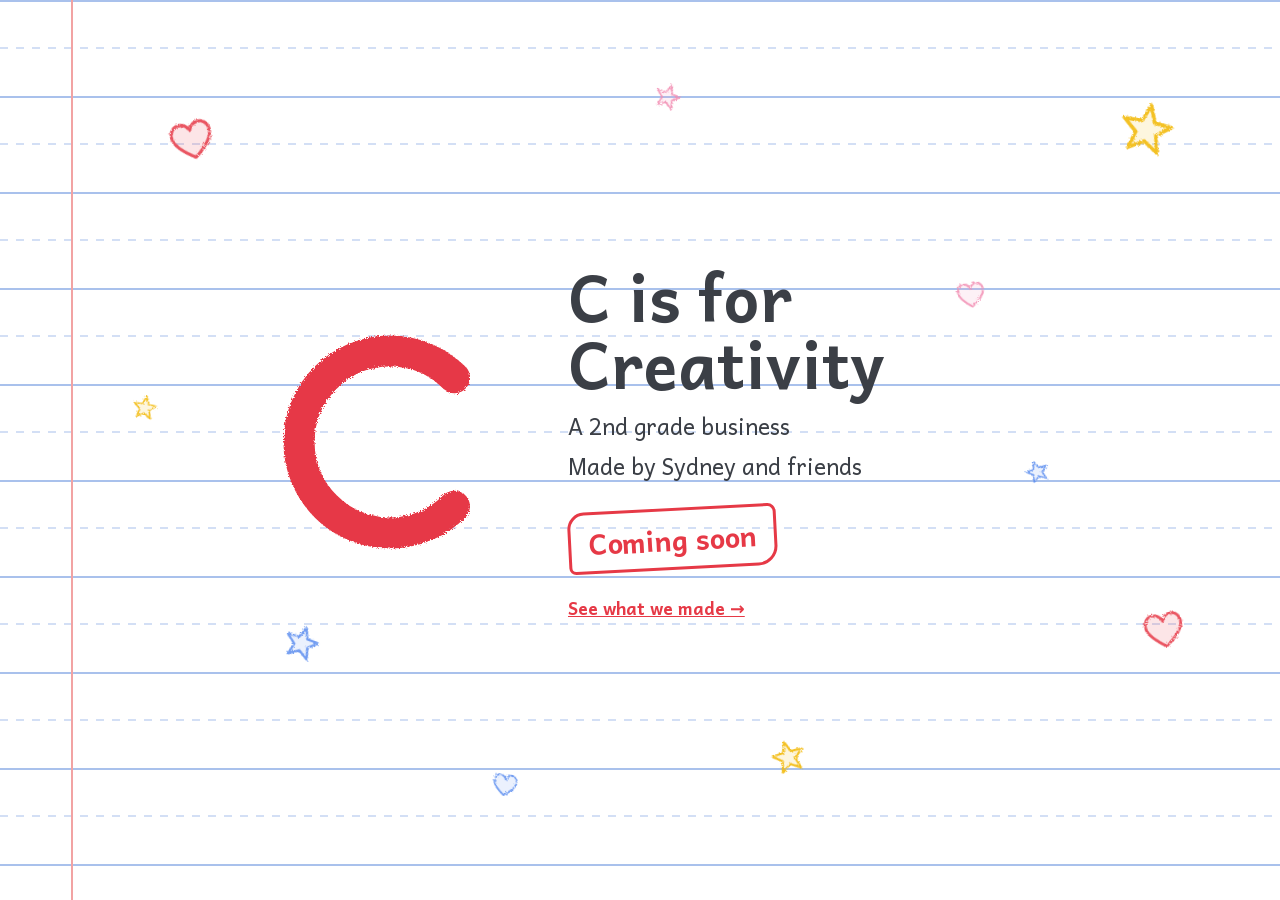
==== index.html @ 149fef3c "Rocket: cougar-faced pilot, flies right to left so the banner reads naturally Co-Authored-By: Claude" ====
<!DOCTYPE html>
<html lang="en">
<head>
<meta charset="utf-8">
<meta name="viewport" content="width=device-width, initial-scale=1">
<title>C is for Creativity</title>
<meta name="description" content="C is for Creativity, a 2nd grade business by Sydney and friends.">
<meta property="og:title" content="C is for Creativity">
<meta property="og:description" content="A 2nd grade business by Sydney and friends.">
<meta property="og:image" content="https://cisforcreativity.com/images/flower.png">
<link rel="icon" href="data:image/svg+xml,<svg xmlns='http://www.w3.org/2000/svg' viewBox='0 0 100 100'><text y='.9em' font-size='90'>🖍️</text></svg>">
<link rel="preload" href="fonts/andika-400-latin.woff2" as="font" type="font/woff2" crossorigin>
<link rel="preload" href="fonts/andika-700-latin.woff2" as="font" type="font/woff2" crossorigin>
<!-- Bump ?v= whenever styles.css changes so browsers fetch the new file. -->
<link rel="stylesheet" href="styles.css?v=2">
<style>
  /* Kept in the page itself so these rules always match this markup. */
  /* Hand-drawn hearts and stars behind the hero */
  .hero { position: relative; }
  .hero-inner { position: relative; z-index: 1; }
  .doodles { position: absolute; inset: 0; pointer-events: none; overflow: hidden; }
  .doodle {
    position: absolute;
    left: min(var(--x), calc(100% - var(--s) - 12px));
    top: var(--y);
    width: var(--s);
    height: var(--s);
    overflow: visible;
    fill: currentColor;
    fill-opacity: 0.15;
    stroke: currentColor;
    stroke-width: 6;
    stroke-linejoin: round;
    filter: url(#crayon);
    opacity: 0;
    transform: rotate(var(--r)) scale(0.4);
    animation: pop 0.5s var(--d) cubic-bezier(.3, 1.6, .5, 1) forwards;
  }
  /* Easter eggs: hearts recolor the big C, stars switch to space. */
  .doodles { z-index: 2; }
  .doodle.heart, .doodle.star { pointer-events: auto; cursor: pointer; -webkit-tap-highlight-color: transparent; }
  .doodle.red { color: var(--crayon, #E63946); }
  .doodle.pink { color: #F28DB2; }
  .doodle.gold { color: #F2B705; }
  .doodle.blue { color: #5B8DEF; }
  @keyframes pop { to { opacity: 0.85; transform: rotate(var(--r)) scale(1); } }
  /* Space mode (tap a star): starry sky, the solar system, and the C becomes Earth. */
  .space-layer {
    position: fixed;
    inset: 0;
    z-index: 0;
    pointer-events: none;
    overflow: hidden;
    opacity: 0;
    visibility: hidden;
    transition: opacity 1.2s ease, visibility 0s linear 1.2s;
    background:
      radial-gradient(ellipse 60% 45% at 18% 25%, rgba(132, 70, 210, 0.32), transparent 70%),
      radial-gradient(ellipse 50% 40% at 85% 15%, rgba(40, 120, 230, 0.26), transparent 70%),
      radial-gradient(ellipse 70% 50% at 60% 95%, rgba(220, 70, 140, 0.18), transparent 70%),
      linear-gradient(180deg, #050816 0%, #0b1030 55%, #120a2a 100%);
  }
  html.space .space-layer { opacity: 1; visibility: visible; transition: opacity 1.2s ease; }
  html:not(.space) .space-layer *, html:not(.space) .earth * { animation-play-state: paused !important; }
  .starfield { position: absolute; inset: 0; width: 100%; height: 100%; }
  .starfield circle { fill: #fff; }
  .starfield .tw { animation: twinkle var(--tw, 3s) ease-in-out infinite alternate; }
  @keyframes twinkle { from { opacity: 1; } to { opacity: 0.2; } }
  .shooting {
    position: absolute;
    top: 14%;
    left: -12%;
    width: 160px;
    height: 2px;
    border-radius: 2px;
    background: linear-gradient(90deg, rgba(255, 255, 255, 0), #fff);
    opacity: 0;
    animation: shoot 11s 1.5s linear infinite;
  }
  @keyframes shoot {
    0% { transform: translate(0, 0) rotate(16deg); opacity: 0; }
    1% { opacity: 1; }
    8% { transform: translate(80vw, 23vw) rotate(16deg); opacity: 0; }
    100% { transform: translate(80vw, 23vw) rotate(16deg); opacity: 0; }
  }

  /* The solar system. Orbits are circles squashed into ellipses; each planet
     spins backwards and un-squashes itself so it stays round. */
  .solar { position: absolute; left: 74%; top: 74%; width: 0; height: 0; }
  .orbits { position: absolute; left: 0; top: 0; transform: scaleY(0.38); }
  .orbit {
    position: absolute;
    left: calc(var(--a) * -1);
    top: calc(var(--a) * -1);
    width: calc(var(--a) * 2);
    height: calc(var(--a) * 2);
    border: 1.5px solid rgba(190, 205, 255, 0.18);
    border-radius: 50%;
    animation: orbit var(--t) linear infinite;
    animation-delay: var(--p);
  }
  .planet {
    position: absolute;
    left: 100%;
    top: 50%;
    width: var(--w);
    height: var(--w);
    margin: calc(var(--w) / -2) 0 0 calc(var(--w) / -2);
    border-radius: 50%;
    background: var(--bg);
    box-shadow: inset -3px -2px 6px rgba(0, 0, 0, 0.55), 0 0 8px rgba(255, 255, 255, 0.15);
    transform: scaleY(2.6316);
    animation: counter var(--t) linear infinite;
    animation-delay: var(--p);
  }
  @keyframes orbit { to { transform: rotate(360deg); } }
  @keyframes counter {
    from { transform: rotate(0deg) scaleY(2.6316); }
    to { transform: rotate(-360deg) scaleY(2.6316); }
  }
  .mercury { --a: 95px; --t: 6s; --p: -2s; --w: 7px; --bg: radial-gradient(circle at 35% 35%, #e4ded8, #8a8580); }
  .venus { --a: 130px; --t: 10s; --p: -7s; --w: 11px; --bg: radial-gradient(circle at 35% 35%, #fff4d0, #d9b26f); }
  .earthlet { --a: 168px; --t: 14s; --p: -3s; --w: 11px; --bg: radial-gradient(circle at 35% 35%, #9fe0a0 0 18%, #4f9ef0 22%, #1d4f9c); }
  .mars { --a: 205px; --t: 20s; --p: -13s; --w: 9px; --bg: radial-gradient(circle at 35% 35%, #ffb896, #c1440e); }
  .jupiter { --a: 270px; --t: 34s; --p: -9s; --w: 30px;
    --bg: radial-gradient(circle at 35% 35%, rgba(255, 255, 255, 0.35), transparent 55%),
          linear-gradient(#e8cfa6 0 18%, #c48a5a 18% 28%, #efdcb8 28% 44%, #b97848 44% 54%, #e9d3ae 54% 70%, #c99366 70% 80%, #e8cfa6 80%); }
  .saturn { --a: 340px; --t: 48s; --p: -30s; --w: 24px; --bg: radial-gradient(circle at 35% 35%, #fff3cf, #d8b878 70%, #b8955a); }
  .saturn .planet::before {
    content: "";
    position: absolute;
    left: -62%;
    top: 36%;
    width: 224%;
    height: 28%;
    border-radius: 50%;
    border: 3px solid rgba(236, 214, 165, 0.8);
    box-shadow: 0 0 0 2px rgba(200, 170, 120, 0.35);
    transform: rotate(-16deg);
  }
  .uranus { --a: 405px; --t: 66s; --p: -50s; --w: 16px; --bg: radial-gradient(circle at 35% 35%, #e0fcff, #7fd6e0); }
  .neptune { --a: 465px; --t: 84s; --p: -20s; --w: 16px; --bg: radial-gradient(circle at 35% 35%, #a8c8ff, #2f55c9); }
  .sun {
    position: absolute;
    left: -38px;
    top: -38px;
    width: 76px;
    height: 76px;
    border-radius: 50%;
    background: radial-gradient(circle at 45% 45%, #fffbe0, #ffd84d 45%, #ff9a1f 80%, #ff7a00);
    box-shadow: 0 0 40px 12px rgba(255, 190, 60, 0.65), 0 0 130px 55px rgba(255, 130, 20, 0.28);
    animation: sunglow 4s ease-in-out infinite alternate;
  }
  @keyframes sunglow { to { box-shadow: 0 0 52px 18px rgba(255, 200, 70, 0.75), 0 0 160px 70px rgba(255, 130, 20, 0.32); } }

  /* The big C turns into Earth. */
  .letter { overflow: visible; }
  .letter .guide, .letter .stroke { transition: opacity 0.6s ease; }
  html.space .letter .guide, html.space .letter .stroke { opacity: 0; }
  .earth {
    opacity: 0;
    transform: scale(0.3) rotate(-30deg);
    transform-origin: 100px 100px;
    transition: opacity 0.7s ease, transform 1s cubic-bezier(.3, 1.4, .5, 1);
  }
  html.space .earth { opacity: 1; transform: none; transition-delay: 0.3s; }
  .earth .land { animation: drift 26s linear infinite; }
  .earth .clouds { animation: drift 17s linear infinite; }
  /* West to east, like the real Earth: land drifts left to right. */
  @keyframes drift { from { transform: translateX(-280px); } to { transform: translateX(0); } }

  /* Light text on the dark sky. */
  body { transition: color 0.8s ease; }
  html.space body { color: #EEF1FF; }
  html.space .hero-inner { text-shadow: 0 2px 14px rgba(0, 0, 0, 0.7); }
  html.space .stamp { color: #FF9EB1; border-color: #FF9EB1; }
  html.space .hero a { color: #FFD166; }
  html.space .doodle { fill-opacity: 0.4; }

  @media (max-width: 640px) {
    .solar { left: 50%; top: 86%; transform: scale(0.5); }
  }
  @media (prefers-reduced-motion: reduce) {
    .space-layer *, .earth, .earth * { animation: none !important; transition: none !important; }
    .space-layer { transition: none; }
  }
  /* Space rocket: a cougar pilot towing a banner, flies across once per trip to space. */
  .flight {
    position: fixed;
    left: 0;
    top: 7vh;
    z-index: 3;
    pointer-events: none;
    display: flex;
    align-items: center;
    opacity: 0;
    will-change: transform;
  }
  .flight-bob { display: flex; align-items: center; animation: bob 2.6s ease-in-out infinite; }
  @keyframes bob {
    0%, 100% { transform: translateY(0) rotate(-1.5deg); }
    50% { transform: translateY(-8px) rotate(1.5deg); }
  }
  .banner {
    position: relative;
    padding: 0.35em 1.4em 0.35em 0.9em;
    font-size: clamp(1.05rem, 2.6vw, 1.6rem);
    font-weight: 700;
    white-space: nowrap;
    color: #B3202E;
    background: linear-gradient(180deg, #FFF8E7, #F6E7C4);
    clip-path: polygon(0 0, 100% 0, calc(100% - 0.7em) 50%, 100% 100%, 0 100%);
    box-shadow: inset 0 -3px 0 rgba(0, 0, 0, 0.08);
    transform-origin: left center;
    animation: wave 1.4s ease-in-out infinite;
    text-shadow: none;
  }
  @keyframes wave {
    0%, 100% { transform: skewY(-1.5deg) scaleY(1); }
    50% { transform: skewY(1.5deg) scaleY(0.96); }
  }
  .tow { width: clamp(36px, 5vw, 56px); height: clamp(64px, 9vw, 92px); flex: 0 0 auto; transform: scaleX(-1); }
  /* Drawn pointing right; mirrored so it flies right to left and the banner reads left to right. */
  .rocket { width: clamp(150px, 19vw, 230px); height: auto; flex: 0 0 auto; overflow: visible; transform: scaleX(-1); }
  .rocket .flame { transform-box: fill-box; transform-origin: right center; animation: flicker 0.14s ease-in-out infinite alternate; }
  @keyframes flicker { from { transform: scaleX(0.8) scaleY(0.92); } to { transform: scaleX(1.12) scaleY(1.04); } }
  @media (max-width: 640px) {
    /* Small enough that the whole message fits on a phone screen at once. */
    .banner { font-size: 0.95rem; }
    .tow { width: 24px; height: 56px; }
    .rocket { width: 110px; }
  }
  @media (prefers-reduced-motion: reduce) {
    .flight-bob, .banner, .rocket .flame { animation: none; }
  }
  @media (max-width: 640px) {
    .doodle.wide { display: none; }
    .doodle.m-low { top: 90%; }
  }
  @media (prefers-reduced-motion: reduce) {
    .doodle { animation: none; opacity: 0.85; transform: rotate(var(--r)); }
  }
</style>
</head>
<body>
<div class="space-layer" aria-hidden="true">
  <svg class="starfield"></svg>
  <div class="shooting"></div>
  <div class="solar">
    <div class="orbits">
      <div class="orbit mercury"><div class="planet"></div></div>
      <div class="orbit venus"><div class="planet"></div></div>
      <div class="orbit earthlet"><div class="planet"></div></div>
      <div class="orbit mars"><div class="planet"></div></div>
      <div class="orbit jupiter"><div class="planet"></div></div>
      <div class="orbit saturn"><div class="planet"></div></div>
      <div class="orbit uranus"><div class="planet"></div></div>
      <div class="orbit neptune"><div class="planet"></div></div>
    </div>
    <div class="sun"></div>
  </div>
</div>
<div class="flight" aria-hidden="true">
  <div class="flight-bob">
    <svg class="rocket" viewBox="0 0 200 100">
      <defs>
        <linearGradient id="hull" x1="0" y1="0" x2="0" y2="1">
          <stop offset="0" stop-color="#ffffff"/>
          <stop offset="0.55" stop-color="#e9edf5"/>
          <stop offset="1" stop-color="#b9c2d4"/>
        </linearGradient>
        <radialGradient id="glass" cx="40%" cy="35%" r="70%">
          <stop offset="0" stop-color="#e6f6ff"/>
          <stop offset="1" stop-color="#8fc9f0"/>
        </radialGradient>
        <clipPath id="window"><circle cx="112" cy="50" r="23"/></clipPath>
      </defs>
      <g class="flame">
        <path d="M44 36 Q4 50 44 64 Q26 50 44 36 Z" fill="#ff8a1f"/>
        <path d="M44 42 Q20 50 44 58 Q34 50 44 42 Z" fill="#ffe066"/>
      </g>
      <path d="M45 30 L28 6 Q26 2 31 3 L74 30 Z" fill="#E63946"/>
      <path d="M45 70 L28 94 Q26 98 31 97 L74 70 Z" fill="#E63946"/>
      <path d="M40 30 L140 30 Q182 30 198 50 Q182 70 140 70 L40 70 Q33 50 40 30 Z" fill="url(#hull)"/>
      <path d="M150 30 Q182 30 198 50 Q182 70 150 70 Q160 50 150 30 Z" fill="#E63946"/>
      <rect x="40" y="46" width="38" height="8" rx="4" fill="#5B8DEF" opacity="0.85"/>
      <circle cx="112" cy="50" r="23" fill="url(#glass)"/>
      <g clip-path="url(#window)">
        <g class="pilot" transform="translate(112 55) scale(0.88) translate(-112 -54)">
          <path d="M96 45 Q93.5 31 99 27.5 Q105.5 29.5 108.5 39 Z" fill="#e3c696"/>
          <path d="M128 45 Q130.5 31 125 27.5 Q118.5 29.5 115.5 39 Z" fill="#e3c696"/>
          <path d="M98.2 41.5 Q97 33.5 100.2 31 Q104.2 32.8 106.3 39.2 Z" fill="#1d1d1d"/>
          <path d="M125.8 41.5 Q127 33.5 123.8 31 Q119.8 32.8 117.7 39.2 Z" fill="#1d1d1d"/>
          <path d="M112 38.5 C123.5 38.5 130.5 45 130.5 53 L134 57.5 L129 58.8 L130.8 62.8 Q124 70.5 112 70.5 Q100 70.5 93.2 62.8 L95 58.8 L90 57.5 L93.5 53 C93.5 45 100.5 38.5 112 38.5 Z" fill="#e3c696"/>
          <ellipse cx="108.6" cy="61" rx="4.6" ry="3.6" fill="#fffaf2"/>
          <ellipse cx="115.4" cy="61" rx="4.6" ry="3.6" fill="#fffaf2"/>
          <ellipse cx="112" cy="65.4" rx="3.4" ry="2" fill="#fffaf2"/>
          <path d="M108.6 53.6 Q107.8 56.6 104.4 59.2 M115.4 53.6 Q116.2 56.6 119.6 59.2" fill="none" stroke="#8a5f35" stroke-width="1" stroke-linecap="round" opacity="0.8"/>
          <clipPath id="eyeL"><path d="M99.4 51.4 Q102.6 44.6 110 47.8 Q108.6 55.4 99.4 51.4 Z"/></clipPath>
          <clipPath id="eyeR"><path d="M124.6 51.4 Q121.4 44.6 114 47.8 Q115.4 55.4 124.6 51.4 Z"/></clipPath>
          <path d="M99.4 51.4 Q102.6 44.6 110 47.8 Q108.6 55.4 99.4 51.4 Z" fill="#ffffff"/>
          <path d="M124.6 51.4 Q121.4 44.6 114 47.8 Q115.4 55.4 124.6 51.4 Z" fill="#ffffff"/>
          <g clip-path="url(#eyeL)">
            <circle cx="105.2" cy="50.2" r="3.4" fill="#3d8fe0"/>
            <circle cx="105.2" cy="50.7" r="2.2" fill="#7cc3ff"/>
            <ellipse cx="105.3" cy="50.2" rx="0.9" ry="2.2" fill="#111"/>
            <circle cx="106.3" cy="48.9" r="0.75" fill="#fff"/>
          </g>
          <g clip-path="url(#eyeR)">
            <circle cx="118.8" cy="50.2" r="3.4" fill="#3d8fe0"/>
            <circle cx="118.8" cy="50.7" r="2.2" fill="#7cc3ff"/>
            <ellipse cx="118.9" cy="50.2" rx="0.9" ry="2.2" fill="#111"/>
            <circle cx="119.9" cy="48.9" r="0.75" fill="#fff"/>
          </g>
          <path d="M99.4 51.4 Q102.6 44.6 110 47.8 M124.6 51.4 Q121.4 44.6 114 47.8" fill="none" stroke="#1d1d1d" stroke-width="1" stroke-linecap="round"/>
          <path d="M100.6 44.2 Q104.4 41.8 108 43.4 M116 43.4 Q119.6 41.8 123.4 44.2" fill="none" stroke="#3a2a1e" stroke-width="0.7" stroke-linecap="round"/>
          <path d="M109.3 55.6 Q112 54.6 114.7 55.6 Q113.8 57.8 112 58.4 Q110.2 57.8 109.3 55.6 Z" fill="#1d1d1d"/>
          <ellipse cx="111.2" cy="55.7" rx="0.9" ry="0.45" fill="#ffffff" opacity="0.5"/>
          <ellipse cx="112" cy="62.2" rx="1.5" ry="1" fill="#d0283a"/>
          <path d="M112 58.4 L112 60.2 M112 60.2 Q110.6 62.2 108.6 61.3 M112 60.2 Q113.4 62.2 115.4 61.3" fill="none" stroke="#1d1d1d" stroke-width="0.7" stroke-linecap="round"/>
          <circle cx="107.3" cy="60.3" r="0.4" fill="#1d1d1d"/>
          <circle cx="106.6" cy="62" r="0.4" fill="#1d1d1d"/>
          <circle cx="116.7" cy="60.3" r="0.4" fill="#1d1d1d"/>
          <circle cx="117.4" cy="62" r="0.4" fill="#1d1d1d"/>
          <path d="M104.5 60.5 L92.5 58 M104.5 62 L92.5 63.6 M119.5 60.5 L131.5 58 M119.5 62 L131.5 63.6" stroke="#1d1d1d" stroke-width="0.25" opacity="0.55" stroke-linecap="round"/>
          <path d="M95.5 39 Q102 42.8 109.5 38.6 L109.5 42 Q102 46 95.5 42.4 Z" fill="#23348a"/>
          <path d="M90.5 37 L103.5 31.5 L115 36 L102 41.5 Z" fill="#1f2f73"/>
          <circle cx="102.8" cy="36.4" r="0.9" fill="#e8b923"/>
          <path d="M102.8 36.4 Q96 37 93 42" fill="none" stroke="#e8b923" stroke-width="0.9" stroke-linecap="round"/>
          <rect x="92.2" y="41.4" width="1.7" height="3.4" rx="0.6" fill="#e8b923"/>
        </g>
      </g>
      <circle cx="112" cy="50" r="23" fill="none" stroke="#9aa7bd" stroke-width="4"/>
      <ellipse cx="102" cy="38" rx="5" ry="2.6" fill="#ffffff" opacity="0.4"/>
    </svg>
    <svg class="tow" viewBox="0 0 50 90" preserveAspectRatio="none">
      <path d="M0 22 Q28 40 50 52 M0 68 Q28 58 50 52" fill="none" stroke="#c9d3ea" stroke-width="2" stroke-linecap="round"/>
    </svg>
    <div class="banner">Hello 2nd Grade Cougars</div>
  </div>
</div>
<header class="hero">
  <div class="doodles" aria-hidden="true">
    <svg width="0" height="0" style="position:absolute"><defs>
      <symbol id="heart" viewBox="0 0 100 100"><path d="M50 84 C22 64 8 46 14 30 C20 13 42 12 50 31 C58 12 80 13 86 30 C92 46 78 64 50 84 Z"/></symbol>
      <symbol id="star" viewBox="0 0 100 100"><path d="M50.0 12.0 L60.6 39.4 L89.9 41.0 L67.1 59.6 L74.7 88.0 L50.0 72.0 L25.3 88.0 L32.9 59.6 L10.1 41.0 L39.4 39.4 Z"/></symbol>
    </defs></svg>
    <svg class="doodle red heart" style="--x:6%;--y:10%;--s:52px;--r:-14deg;--d:2.2s"><use href="#heart"/></svg>
    <svg class="doodle gold star" style="--x:88%;--y:8%;--s:60px;--r:12deg;--d:2.4s"><use href="#star"/></svg>
    <svg class="doodle pink wide heart" style="--x:74%;--y:30%;--s:34px;--r:-8deg;--d:2.6s"><use href="#heart"/></svg>
    <svg class="doodle blue m-low star" style="--x:16%;--y:72%;--s:40px;--r:18deg;--d:2.8s"><use href="#star"/></svg>
    <svg class="doodle red heart" style="--x:90%;--y:70%;--s:48px;--r:-10deg;--d:3.0s"><use href="#heart"/></svg>
    <svg class="doodle pink wide star" style="--x:48%;--y:6%;--s:30px;--r:20deg;--d:3.2s"><use href="#star"/></svg>
    <svg class="doodle gold wide star" style="--x:58%;--y:86%;--s:38px;--r:-16deg;--d:3.4s"><use href="#star"/></svg>
    <svg class="doodle blue wide heart" style="--x:34%;--y:90%;--s:30px;--r:8deg;--d:3.6s"><use href="#heart"/></svg>
    <svg class="doodle gold wide star" style="--x:3%;--y:44%;--s:28px;--r:10deg;--d:3.8s"><use href="#star"/></svg>
    <svg class="doodle blue wide star" style="--x:80%;--y:52%;--s:26px;--r:-20deg;--d:4.0s"><use href="#star"/></svg>
  </div>
  <div class="hero-inner">
    <svg class="letter" viewBox="0 0 200 200" role="img" aria-label="A crayon letter C">
      <defs>
        <filter id="crayon">
          <feTurbulence type="fractalNoise" baseFrequency="0.9" numOctaves="2" result="noise"/>
          <feDisplacementMap in="SourceGraphic" in2="noise" scale="4"/>
        </filter>
        <radialGradient id="ocean" cx="45%" cy="40%" r="65%">
          <stop offset="0" stop-color="#5fb4ff"/>
          <stop offset="0.6" stop-color="#2166c9"/>
          <stop offset="1" stop-color="#0d2f6e"/>
        </radialGradient>
        <radialGradient id="earthShade" cx="38%" cy="35%" r="75%">
          <stop offset="0.45" stop-color="#000814" stop-opacity="0"/>
          <stop offset="1" stop-color="#000814" stop-opacity="0.7"/>
        </radialGradient>
        <clipPath id="earthClip"><circle cx="100" cy="100" r="70"/></clipPath>
        <filter id="glow" x="-30%" y="-30%" width="160%" height="160%"><feGaussianBlur stdDeviation="4"/></filter>
      </defs>
      <g class="earth">
        <circle cx="100" cy="100" r="76" fill="none" stroke="#7fc4ff" stroke-width="8" opacity="0.55" filter="url(#glow)"/>
        <g clip-path="url(#earthClip)">
          <circle cx="100" cy="100" r="70" fill="url(#ocean)"/>
          <g class="land" fill="#46a35a">
            <g id="continents">
              <path d="M40.9 47.1 C42.2 46.2 45.3 45.0 48.7 44.8 C52.0 44.5 57.5 45.4 61.1 45.6 C64.7 45.7 67.2 45.3 70.4 45.6 C73.7 45.8 76.3 47.4 80.6 47.1 C84.8 46.9 91.8 44.1 96.1 44.0 C100.4 43.9 104.3 45.2 106.2 46.3 C108.2 47.5 109.3 49.7 107.8 51.0 C106.2 52.3 98.4 53.3 96.9 54.1 C95.3 54.9 96.9 55.1 98.4 55.7 C100.0 56.2 104.5 56.4 106.2 57.2 C107.9 58.0 107.0 60.9 108.6 60.3 C110.1 59.8 113.6 55.3 115.6 54.1 C117.5 52.9 118.4 52.4 120.2 53.3 C122.0 54.2 126.7 57.6 126.4 59.6 C126.2 61.5 120.5 63.7 118.7 65.0 C116.9 66.3 116.9 66.4 115.6 67.3 C114.3 68.2 111.7 69.5 110.9 70.4 C110.1 71.4 111.5 71.9 110.9 72.8 C110.2 73.7 107.5 74.7 107.0 75.9 C106.5 77.1 107.9 79.3 107.8 79.8 C107.6 80.3 106.7 79.5 106.2 79.0 C105.7 78.5 105.7 76.9 104.7 76.7 C103.6 76.4 101.7 77.1 100.0 77.4 C98.3 77.8 95.5 78.1 94.6 79.0 C93.6 79.9 94.2 81.7 94.6 82.9 C94.9 84.1 96.0 85.9 96.9 86.0 C97.8 86.1 99.1 84.1 100.0 83.7 C100.9 83.3 102.1 83.0 102.3 83.7 C102.6 84.3 101.2 86.8 101.6 87.6 C101.9 88.3 104.0 87.6 104.7 88.3 C105.3 89.1 104.8 91.4 105.4 92.2 C106.1 93.0 107.9 92.7 108.6 93.0 C109.2 93.3 109.5 93.5 109.3 93.8 C109.2 94.0 108.7 94.8 107.8 94.6 C106.9 94.3 105.3 93.1 103.9 92.2 C102.5 91.3 100.8 89.9 99.2 89.1 C97.7 88.3 96.4 88.3 94.6 87.6 C92.7 86.8 89.5 85.4 88.3 84.4 C87.2 83.5 88.5 83.3 87.6 82.1 C86.6 80.9 84.3 78.6 82.9 77.4 C81.5 76.3 80.2 76.0 79.0 75.1 C77.8 74.2 76.8 73.0 75.9 72.0 C75.0 71.0 73.9 70.2 73.6 68.9 C73.2 67.6 73.9 65.5 73.6 64.2 C73.2 62.9 72.4 62.4 71.2 61.1 C70.1 59.8 68.2 57.7 66.6 56.4 C64.9 55.1 63.3 54.0 61.1 53.3 C58.9 52.7 54.9 52.3 53.3 52.6 C51.8 52.8 52.8 54.4 51.8 54.9 C50.7 55.4 48.5 55.3 47.1 55.7 C45.7 56.1 43.2 57.5 43.2 57.2 C43.2 57.0 47.2 54.8 47.1 54.1 C47.0 53.5 43.5 54.0 42.4 53.3 C41.4 52.7 41.1 51.3 40.9 50.2 C40.6 49.2 39.6 48.0 40.9 47.1 Z"/>
              <path d="M113.2 39.3 C113.2 38.6 118.4 36.9 123.3 36.2 C128.3 35.6 137.6 35.3 142.8 35.4 C148.0 35.6 152.2 36.0 154.4 37.0 C156.6 38.0 156.3 40.2 156.0 41.7 C155.7 43.1 154.7 44.6 152.9 45.6 C151.1 46.5 147.7 45.8 145.1 47.1 C142.5 48.4 139.7 52.8 137.3 53.3 C135.0 53.9 132.8 51.5 131.1 50.2 C129.4 48.9 128.5 47.1 127.2 45.6 C125.9 44.0 125.7 41.9 123.3 40.9 C121.0 39.9 113.2 40.1 113.2 39.3 Z"/>
              <path d="M107.8 93.0 C108.0 92.5 110.6 91.8 111.7 91.4 C112.7 91.1 112.4 90.5 114.0 90.7 C115.6 90.8 119.4 91.7 121.0 92.2 C122.6 92.7 121.9 93.0 123.3 93.8 C124.8 94.6 128.3 95.9 129.6 96.9 C130.9 97.9 130.1 99.2 131.1 100.0 C132.1 100.8 133.8 100.9 135.8 101.6 C137.7 102.2 141.6 103.0 142.8 103.9 C143.9 104.8 143.3 105.7 142.8 107.0 C142.3 108.3 140.4 110.0 139.7 111.7 C138.9 113.4 139.3 115.7 138.1 117.1 C136.9 118.5 134.2 118.8 132.7 120.2 C131.1 121.6 130.1 124.1 128.8 125.7 C127.5 127.2 126.1 128.6 124.9 129.6 C123.7 130.5 122.7 130.2 121.8 131.1 C120.9 132.0 120.2 133.7 119.4 135.0 C118.7 136.3 117.6 137.6 117.1 138.9 C116.6 140.2 116.9 142.4 116.3 142.8 C115.8 143.2 114.8 142.1 114.0 141.2 C113.2 140.3 111.9 139.0 111.7 137.3 C111.4 135.6 111.9 133.4 112.4 131.1 C113.0 128.8 114.3 126.2 114.8 123.3 C115.3 120.5 116.2 116.1 115.6 114.0 C114.9 111.9 112.3 112.4 110.9 110.9 C109.5 109.3 107.5 106.4 107.0 104.7 C106.5 103.0 107.4 101.9 107.8 100.8 C108.2 99.6 108.9 98.7 109.3 97.7 C109.7 96.6 110.4 95.3 110.1 94.6 C109.9 93.8 107.5 93.5 107.8 93.0 Z"/>
              <path d="M198.0 72.0 C197.9 72.5 197.5 73.3 197.2 74.3 C197.0 75.4 195.9 76.7 196.4 78.2 C197.0 79.8 199.2 81.7 200.3 83.7 C201.5 85.6 202.7 88.9 203.4 89.9 C204.2 90.9 203.8 90.3 205.0 89.9 C206.2 89.5 209.0 88.2 210.4 87.6 C211.9 86.9 212.6 86.8 213.6 86.0 C214.5 85.2 215.9 83.9 215.9 82.9 C215.9 81.9 214.6 80.2 213.6 79.8 C212.5 79.4 210.7 80.9 209.7 80.6 C208.6 80.2 207.5 78.1 207.3 77.4 C207.2 76.8 207.9 76.4 208.9 76.7 C209.9 76.9 212.0 78.4 213.6 79.0 C215.1 79.6 216.9 80.3 218.2 80.6 C219.5 80.8 220.3 80.2 221.3 80.6 C222.4 80.9 223.5 82.0 224.4 82.9 C225.4 83.8 225.9 84.2 226.8 86.0 C227.7 87.8 229.0 93.4 229.9 93.8 C230.8 94.2 230.9 90.0 232.2 88.3 C233.5 86.6 236.1 84.6 237.7 83.7 C239.2 82.8 240.6 82.4 241.6 82.9 C242.5 83.4 242.3 86.0 243.1 86.8 C243.9 87.6 245.7 86.4 246.2 87.6 C246.7 88.7 245.8 92.1 246.2 93.8 C246.6 95.5 247.9 96.8 248.6 97.7 C249.2 98.6 249.7 99.1 250.1 99.2 C250.5 99.4 250.9 99.1 250.9 98.4 C250.9 97.8 250.6 96.8 250.1 95.3 C249.6 93.9 247.8 90.5 247.8 89.9 C247.8 89.2 249.5 90.9 250.1 91.4 C250.8 92.0 250.9 93.1 251.7 93.0 C252.4 92.9 254.6 91.7 254.8 90.7 C254.9 89.6 252.6 87.9 252.4 86.8 C252.3 85.6 252.8 84.3 254.0 83.7 C255.2 83.0 257.9 83.4 259.4 82.9 C261.0 82.4 262.4 81.7 263.3 80.6 C264.2 79.4 265.1 77.6 264.9 75.9 C264.6 74.2 261.9 71.6 261.8 70.4 C261.6 69.3 263.1 68.5 264.1 68.9 C265.1 69.3 267.2 72.5 268.0 72.8 C268.8 73.0 268.4 71.2 268.8 70.4 C269.2 69.7 269.3 68.8 270.3 68.1 C271.4 67.5 273.4 67.5 275.0 66.6 C276.6 65.6 279.0 64.1 279.7 62.7 C280.3 61.2 277.7 59.4 278.9 58.0 C280.1 56.6 284.6 54.6 286.7 54.1 C288.7 53.6 290.6 53.9 291.3 54.9 C292.1 55.9 290.4 60.1 291.3 60.3 C292.2 60.6 295.0 57.6 296.8 56.4 C298.6 55.3 300.3 54.1 302.2 53.3 C304.2 52.6 307.1 52.6 308.4 51.8 C309.7 51.0 311.0 49.6 310.0 48.7 C309.0 47.8 304.8 46.9 302.2 46.3 C299.6 45.8 297.0 45.8 294.4 45.6 C291.9 45.3 289.3 45.0 286.7 44.8 C284.1 44.5 281.5 44.1 278.9 44.0 C276.3 43.9 274.7 44.3 271.1 44.0 C267.5 43.7 260.4 43.2 257.1 42.4 C253.9 41.7 254.5 39.6 251.7 39.3 C248.8 39.1 243.2 40.2 240.0 40.9 C236.8 41.5 235.1 42.8 232.2 43.2 C229.4 43.6 225.5 42.8 222.9 43.2 C220.3 43.6 218.4 45.0 216.7 45.6 C215.0 46.1 214.9 46.1 212.8 46.3 C210.7 46.6 206.2 46.9 204.2 47.1 C202.3 47.4 203.2 48.3 201.1 47.9 C199.0 47.5 194.6 45.2 191.8 44.8 C188.9 44.4 186.1 44.9 184.0 45.6 C181.9 46.2 181.0 47.6 179.3 48.7 C177.6 49.7 174.8 50.7 173.9 51.8 C173.0 52.8 173.2 54.2 173.9 54.9 C174.5 55.5 177.4 55.1 177.8 55.7 C178.2 56.2 177.3 57.2 176.2 58.0 C175.2 58.8 173.1 59.6 171.6 60.3 C170.0 61.1 167.4 61.6 166.9 62.7 C166.4 63.7 169.1 65.9 168.4 66.6 C167.8 67.2 163.9 65.9 163.0 66.6 C162.1 67.2 162.5 69.5 163.0 70.4 C163.5 71.4 164.9 72.1 166.1 72.0 C167.3 71.9 169.0 70.6 170.0 69.7 C171.0 68.8 171.3 67.2 172.3 66.6 C173.4 65.9 175.3 65.9 176.2 65.8 C177.1 65.6 177.1 65.4 177.8 65.8 C178.4 66.2 179.3 67.3 180.1 68.1 C180.9 68.9 181.8 70.3 182.4 70.4 C183.1 70.6 184.4 69.8 184.0 68.9 C183.6 68.0 180.0 65.3 180.1 65.0 C180.2 64.7 183.9 66.7 184.8 67.3 C185.7 68.0 185.2 68.2 185.6 68.9 C185.9 69.5 186.6 71.0 187.1 71.2 C187.6 71.5 188.1 70.8 188.7 70.4 C189.2 70.1 189.4 69.3 190.2 68.9 C191.0 68.5 192.0 67.7 193.3 68.1 C194.6 68.5 197.2 70.6 198.0 71.2 C198.8 71.9 198.1 71.5 198.0 72.0 Z"/>
              <path d="M156.8 83.7 C157.3 82.0 159.0 79.4 159.9 78.2 C160.8 77.1 161.3 77.7 162.2 76.7 C163.1 75.6 162.7 72.9 165.3 72.0 C167.9 71.1 175.6 70.8 177.8 71.2 C180.0 71.6 177.3 73.6 178.6 74.3 C179.9 75.1 183.1 75.6 185.6 75.9 C188.0 76.1 191.8 75.9 193.3 75.9 C194.9 75.9 194.4 75.5 194.9 75.9 C195.4 76.3 195.7 76.5 196.4 78.2 C197.2 79.9 198.4 83.9 199.6 86.0 C200.7 88.1 201.8 89.9 203.4 90.7 C205.1 91.4 208.6 90.4 209.7 90.7 C210.7 90.9 210.4 90.9 209.7 92.2 C208.9 93.5 206.4 96.8 205.0 98.4 C203.6 100.1 201.8 100.8 201.1 102.3 C200.5 103.9 201.8 105.8 201.1 107.8 C200.5 109.7 197.9 112.2 197.2 114.0 C196.6 115.8 197.6 117.4 197.2 118.7 C196.8 120.0 195.9 120.5 194.9 121.8 C193.9 123.1 192.6 125.5 191.0 126.4 C189.4 127.4 186.7 127.7 185.6 127.2 C184.4 126.7 184.6 124.4 184.0 123.3 C183.4 122.3 182.4 122.7 181.7 121.0 C180.9 119.3 179.5 115.3 179.3 113.2 C179.2 111.1 180.9 110.1 180.9 108.6 C180.9 107.0 180.0 105.2 179.3 103.9 C178.7 102.6 177.3 101.9 177.0 100.8 C176.7 99.6 178.3 97.8 177.8 96.9 C177.3 96.0 175.7 95.5 173.9 95.3 C172.1 95.2 168.6 95.9 166.9 96.1 C165.2 96.4 164.8 97.1 163.8 96.9 C162.7 96.6 161.6 95.5 160.7 94.6 C159.8 93.6 159.0 92.5 158.3 91.4 C157.7 90.4 157.0 89.6 156.8 88.3 C156.5 87.0 156.3 85.4 156.8 83.7 Z"/>
              <path d="M204.2 119.4 C203.7 119.1 203.4 118.1 203.4 117.1 C203.4 116.1 203.4 114.5 204.2 113.2 C205.0 111.9 207.3 109.5 208.1 109.3 C208.9 109.2 209.1 110.8 208.9 112.4 C208.6 114.1 207.3 118.3 206.6 119.4 C205.8 120.6 204.7 119.8 204.2 119.4 Z"/>
              <path d="M258.7 117.1 C257.6 118.1 258.5 118.7 258.7 120.2 C258.8 121.8 258.9 125.3 259.4 126.4 C260.0 127.6 260.7 127.2 261.8 127.2 C262.8 127.2 264.2 126.8 265.7 126.4 C267.1 126.1 268.9 125.0 270.3 124.9 C271.8 124.8 273.1 125.3 274.2 125.7 C275.4 126.1 276.6 126.6 277.3 127.2 C278.1 127.9 277.9 129.0 278.9 129.6 C279.9 130.1 282.3 130.5 283.6 130.3 C284.9 130.2 285.8 129.9 286.7 128.8 C287.6 127.6 288.6 124.9 289.0 123.3 C289.4 121.8 289.4 120.5 289.0 119.4 C288.6 118.4 287.6 117.9 286.7 117.1 C285.8 116.3 284.2 115.7 283.6 114.8 C282.9 113.9 283.3 112.7 282.8 111.7 C282.3 110.6 281.0 108.3 280.4 108.6 C279.9 108.8 280.4 113.1 279.7 113.2 C278.9 113.4 276.9 110.1 275.8 109.3 C274.6 108.6 273.6 108.2 272.7 108.6 C271.8 108.9 271.1 111.3 270.3 111.7 C269.6 112.1 268.9 110.5 268.0 110.9 C267.1 111.3 266.4 113.0 264.9 114.0 C263.3 115.0 259.7 116.1 258.7 117.1 Z"/>
              <path d="M254.8 99.2 C254.5 100.0 255.4 101.7 256.3 102.3 C257.2 103.0 259.3 103.6 260.2 103.1 C261.1 102.6 261.6 100.6 261.8 99.2 C261.9 97.8 261.6 94.8 261.0 94.6 C260.4 94.3 258.9 96.9 257.9 97.7 C256.9 98.4 255.0 98.4 254.8 99.2 Z"/>
              <path d="M243.9 96.1 C244.0 95.9 245.1 96.6 246.2 97.7 C247.4 98.7 249.9 101.2 250.9 102.3 C251.9 103.5 252.7 104.5 252.4 104.7 C252.2 104.8 250.5 104.0 249.3 103.1 C248.2 102.2 246.4 100.4 245.4 99.2 C244.5 98.1 243.8 96.4 243.9 96.1 Z"/>
              <path d="M271.9 100.8 C272.8 100.6 277.6 101.7 279.7 102.3 C281.7 103.0 283.2 103.8 284.3 104.7 C285.5 105.6 287.2 107.4 286.7 107.8 C286.1 108.2 282.8 107.3 281.2 107.0 C279.7 106.7 278.5 106.9 277.3 106.2 C276.2 105.6 275.1 104.0 274.2 103.1 C273.3 102.2 271.0 100.9 271.9 100.8 Z"/>
              <path d="M271.1 75.9 C271.2 76.0 272.1 74.2 273.4 73.6 C274.7 72.9 277.9 72.8 278.9 72.0 C279.9 71.2 279.4 70.1 279.7 68.9 C279.9 67.7 280.6 65.3 280.4 65.0 C280.3 64.7 279.5 66.3 278.9 67.3 C278.2 68.4 277.6 70.3 276.6 71.2 C275.5 72.1 273.6 72.0 272.7 72.8 C271.8 73.6 271.0 75.8 271.1 75.9 Z"/>
              <path d="M166.1 61.1 C166.9 61.2 170.1 60.7 170.8 60.3 C171.4 59.9 170.4 59.4 170.0 58.8 C169.6 58.1 169.1 57.1 168.4 56.4 C167.8 55.8 166.6 54.9 166.1 54.9 C165.6 54.9 165.1 55.9 165.3 56.4 C165.6 57.0 167.5 57.5 167.7 58.0 C167.8 58.5 166.4 59.0 166.1 59.6 C165.9 60.1 165.3 61.0 166.1 61.1 Z"/>
              <path d="M151.3 49.4 C152.4 49.6 157.7 49.6 159.1 49.4 C160.5 49.2 160.9 48.5 159.9 48.3 C158.9 48.1 154.3 48.1 152.9 48.3 C151.5 48.5 150.3 49.2 151.3 49.4 Z"/>
              <path d="M303.8 131.9 C304.7 130.7 304.6 129.2 305.3 128.8 C306.1 128.4 308.6 128.6 308.4 129.6 C308.3 130.5 306.0 133.2 304.6 134.2 C303.1 135.3 300.0 136.2 299.9 135.8 C299.8 135.4 302.9 133.1 303.8 131.9 Z"/>
              <path fill="#b9a46a" opacity="0.55" d="M159.1 82.9 C159.6 81.6 161.3 79.3 163.8 78.2 C166.2 77.2 170.3 76.8 173.9 76.7 C177.5 76.5 182.3 77.2 185.6 77.4 C188.8 77.7 191.0 77.6 193.3 78.2 C195.7 78.9 197.5 81.1 199.6 81.3 C201.6 81.6 203.7 79.5 205.8 79.8 C207.9 80.0 211.5 81.7 212.0 82.9 C212.5 84.1 210.4 86.1 208.9 86.8 C207.3 87.4 204.7 86.9 202.7 86.8 C200.6 86.6 198.6 86.1 196.4 86.0 C194.2 85.9 192.3 85.7 189.4 86.0 C186.6 86.3 182.6 87.3 179.3 87.6 C176.1 87.8 173.1 87.8 170.0 87.6 C166.9 87.3 162.5 86.8 160.7 86.0 C158.9 85.2 158.6 84.2 159.1 82.9 Z"/>
              <path fill="#b9a46a" opacity="0.55" d="M263.3 117.1 C264.4 115.9 268.8 115.6 271.1 115.6 C273.4 115.6 276.0 116.1 277.3 117.1 C278.6 118.1 279.7 120.7 278.9 121.8 C278.1 122.8 275.0 123.2 272.7 123.3 C270.3 123.5 266.4 123.6 264.9 122.6 C263.3 121.5 262.3 118.3 263.3 117.1 Z"/>
            </g>
            <use href="#continents" x="280"/>
          </g>
          <g class="clouds" fill="#ffffff" opacity="0.75">
            <g id="cloudset">
              <path d="M40 70 q12 -10 26 -2 q10 -8 20 2 q-8 8 -22 6 q-14 4 -24 -6 Z"/>
              <path d="M120 112 q14 -9 28 0 q12 -6 22 4 q-10 8 -26 5 q-14 3 -24 -9 Z"/>
              <path d="M205 62 q10 -8 22 -1 q10 -6 18 3 q-8 7 -20 5 q-12 2 -20 -7 Z"/>
              <path d="M250 150 q12 -7 24 0 q8 -4 14 3 q-8 6 -20 4 q-10 1 -18 -7 Z"/>
            </g>
            <use href="#cloudset" x="280"/>
          </g>
          <ellipse cx="100" cy="30" rx="40" ry="6" fill="#f4fbff"/>
          <ellipse cx="100" cy="170" rx="44" ry="9" fill="#f4fbff"/>
          <circle cx="100" cy="100" r="70" fill="url(#earthShade)"/>
          <ellipse cx="76" cy="70" rx="18" ry="12" fill="#ffffff" opacity="0.18"/>
        </g>
      </g>
      <path class="guide" d="M149.5 50.5 A70 70 0 1 0 149.5 149.5"/>
      <path class="stroke" pathLength="100" d="M149.5 50.5 A70 70 0 1 0 149.5 149.5"/>
    </svg>
    <div>
      <h1>C is for Creativity</h1>
      <p class="school">A 2nd grade business</p>
      <p class="team">Made by Sydney and friends</p>
      <p class="stamp">Coming soon</p>
      <br>
      <a class="scroll-hint" href="gallery.html">See what we made &rarr;</a>
    </div>
  </div>
</header>

<script>
  // Easter eggs: tap a heart to re-draw the big C in a new color,
  // tap a star to fly into space (tap a star again to come back).
  // A cougar pilot's rocket flies past once on each trip to space.
  (function () {
    var colors = ['#F28DB2', '#F2B705', '#5B8DEF', '#2BA84A', '#8E5BD9', '#F5821F', '#1FAFA8', '#E63946'];
    var next = 0;
    var stroke = document.querySelector('.letter .stroke');
    var reduceMotion = window.matchMedia('(prefers-reduced-motion: reduce)');

    function bounce(el) {
      if (reduceMotion.matches || !el.animate) return;
      var r = getComputedStyle(el).getPropertyValue('--r').trim() || '0deg';
      el.animate([
        { transform: 'rotate(' + r + ') scale(1)' },
        { transform: 'rotate(' + r + ') scale(1.35)' },
        { transform: 'rotate(' + r + ') scale(1)' }
      ], { duration: 350, easing: 'ease-out' });
    }

    document.querySelectorAll('.doodle.heart').forEach(function (heart) {
      heart.addEventListener('click', function () {
        stroke.style.stroke = colors[next];
        next = (next + 1) % colors.length;
        if (!reduceMotion.matches) {
          stroke.style.animation = 'none';
          void stroke.getBoundingClientRect();
          stroke.style.animation = 'trace 1.6s ease-in-out forwards';
        }
        bounce(heart);
      });
    });

    var starsMade = false;
    function makeStarfield() {
      var svg = document.querySelector('.starfield');
      var ns = 'http://www.w3.org/2000/svg';
      for (var i = 0; i < 220; i++) {
        var c = document.createElementNS(ns, 'circle');
        c.setAttribute('cx', (Math.random() * 100).toFixed(2) + '%');
        c.setAttribute('cy', (Math.random() * 100).toFixed(2) + '%');
        var big = Math.random() < 0.12;
        c.setAttribute('r', big ? (1.3 + Math.random()).toFixed(2) : (0.4 + Math.random() * 0.8).toFixed(2));
        c.setAttribute('opacity', (0.5 + Math.random() * 0.5).toFixed(2));
        if (Math.random() < 0.35) {
          c.setAttribute('class', 'tw');
          c.style.setProperty('--tw', (1.5 + Math.random() * 3).toFixed(2) + 's');
          c.style.animationDelay = (-Math.random() * 4).toFixed(2) + 's';
        }
        svg.appendChild(c);
      }
      starsMade = true;
    }

    // The rocket crosses the screen once, right to left, slowly, each trip to space.
    var flight = document.querySelector('.flight');
    var trip = null;
    function launch() {
      land();
      if (!flight.animate) return;
      var vw = window.innerWidth;
      var w = flight.offsetWidth;
      if (reduceMotion.matches) {
        var x = Math.max(8, (vw - w) / 2) + 'px';
        trip = flight.animate([
          { transform: 'translateX(' + x + ')', opacity: 0 },
          { transform: 'translateX(' + x + ')', opacity: 1, offset: 0.1 },
          { transform: 'translateX(' + x + ')', opacity: 1, offset: 0.9 },
          { transform: 'translateX(' + x + ')', opacity: 0 }
        ], { duration: 7000, delay: 1200 });
        return;
      }
      var speed = vw < 640 ? 75 : 105;
      trip = flight.animate([
        { transform: 'translateX(' + vw + 'px)', opacity: 1 },
        { transform: 'translateX(' + (-w) + 'px)', opacity: 1 }
      ], { duration: (vw + w) / speed * 1000, delay: 1400, easing: 'linear' });
    }
    function land() {
      if (trip) { trip.cancel(); trip = null; }
    }

    document.querySelectorAll('.doodle.star').forEach(function (star) {
      star.addEventListener('click', function () {
        if (!starsMade) makeStarfield();
        var inSpace = document.documentElement.classList.toggle('space');
        if (inSpace) launch(); else land();
        bounce(star);
      });
    });
  })();
</script>
</body>
</html>
---- styles.css ----
/* Andika, self-hosted (SIL Open Font License, see fonts/OFL.txt). */
@font-face {
  font-family: "Andika";
  font-style: normal;
  font-weight: 400;
  font-display: swap;
  src: url("fonts/andika-400-latin-ext.woff2") format("woff2");
  unicode-range: U+0100-02BA, U+02BD-02C5, U+02C7-02CC, U+02CE-02D7, U+02DD-02FF, U+0304, U+0308, U+0329, U+1D00-1DBF, U+1E00-1E9F, U+1EF2-1EFF, U+2020, U+20A0-20AB, U+20AD-20C4, U+2113, U+2C60-2C7F, U+A720-A7FF;
}
@font-face {
  font-family: "Andika";
  font-style: normal;
  font-weight: 400;
  font-display: swap;
  src: url("fonts/andika-400-latin.woff2") format("woff2");
  unicode-range: U+0000-00FF, U+0131, U+0152-0153, U+02BB-02BC, U+02C6, U+02DA, U+02DC, U+0304, U+0308, U+0329, U+2000-206F, U+20AC, U+2122, U+2191, U+2193, U+2212, U+2215, U+FEFF, U+FFFD;
}
@font-face {
  font-family: "Andika";
  font-style: normal;
  font-weight: 700;
  font-display: swap;
  src: url("fonts/andika-700-latin-ext.woff2") format("woff2");
  unicode-range: U+0100-02BA, U+02BD-02C5, U+02C7-02CC, U+02CE-02D7, U+02DD-02FF, U+0304, U+0308, U+0329, U+1D00-1DBF, U+1E00-1E9F, U+1EF2-1EFF, U+2020, U+20A0-20AB, U+20AD-20C4, U+2113, U+2C60-2C7F, U+A720-A7FF;
}
@font-face {
  font-family: "Andika";
  font-style: normal;
  font-weight: 700;
  font-display: swap;
  src: url("fonts/andika-700-latin.woff2") format("woff2");
  unicode-range: U+0000-00FF, U+0131, U+0152-0153, U+02BB-02BC, U+02C6, U+02DA, U+02DC, U+0304, U+0308, U+0329, U+2000-206F, U+20AC, U+2122, U+2191, U+2193, U+2212, U+2215, U+FEFF, U+FFFD;
}

:root {
  color-scheme: light;
  --paper: #FFFFFF;
  --rule: #A9C1EC;
  --margin: #F2A3A3;
  --pencil: #3B3F46;
  --crayon: #E63946;
  --guide: #9AA7BD;
  --tape: rgba(255, 221, 120, 0.75);
  --row: 96px;
  --margin-x: 72px;
}
* { box-sizing: border-box; }
html { min-height: 100%; }
body {
  margin: 0;
  min-height: 100vh;
  font-family: "Andika", "Comic Neue", "Trebuchet MS", system-ui, sans-serif;
  color: var(--pencil);
  background-color: var(--paper);
  background-image:
    linear-gradient(to right, transparent calc(var(--margin-x) - 1px), var(--margin) calc(var(--margin-x) - 1px), var(--margin) calc(var(--margin-x) + 1px), transparent calc(var(--margin-x) + 1px)),
    url("data:image/svg+xml,%3Csvg xmlns='http://www.w3.org/2000/svg' width='16' height='96'%3E%3Crect width='16' height='2' fill='%23A9C1EC'/%3E%3Crect y='47' width='8' height='2' fill='%23D3DFF5'/%3E%3C/svg%3E");
  background-size: auto, 16px var(--row);
  padding: 2rem 1.5rem 3rem calc(var(--margin-x) + 1.5rem);
}
a { color: var(--crayon); font-weight: 700; }
a:hover { text-decoration-thickness: 3px; }

/* Hero */
.hero {
  min-height: calc(100vh - 5rem);
  display: grid;
  place-items: center;
}
.hero-inner {
  display: flex;
  align-items: center;
  gap: clamp(1rem, 4vw, 3rem);
  max-width: 52rem;
}
.letter {
  flex: 0 0 auto;
  width: clamp(140px, 28vw, 260px);
  height: auto;
}
.guide {
  fill: none;
  stroke: var(--guide);
  stroke-width: 5;
  stroke-linecap: round;
  stroke-dasharray: 1 12;
}
.stroke {
  fill: none;
  stroke: var(--crayon);
  stroke-width: 24;
  stroke-linecap: round;
  stroke-dasharray: 100;
  stroke-dashoffset: 100;
  animation: trace 1.6s 0.4s ease-in-out forwards;
  filter: url(#crayon);
}
@keyframes trace { to { stroke-dashoffset: 0; } }
h1 {
  font-size: clamp(2.25rem, 6vw, 4rem);
  font-weight: 700;
  line-height: 1.05;
  margin: 0 0 0.75rem;
}
h2 {
  font-size: clamp(1.75rem, 4vw, 2.5rem);
  line-height: 1.1;
  margin: 0 0 1.5rem;
}
.school {
  font-size: clamp(1.1rem, 2.4vw, 1.4rem);
  margin: 0 0 0.25rem;
}
.team {
  font-size: clamp(1.1rem, 2.4vw, 1.4rem);
  margin: 0 0 1.5rem;
}
.stamp {
  display: inline-block;
  font-size: clamp(1.25rem, 3vw, 1.75rem);
  font-weight: 700;
  color: var(--crayon);
  margin: 0;
  padding: 0.2em 0.6em;
  border: 3px solid var(--crayon);
  border-radius: 0.6em 0.3em 0.7em 0.25em;
  transform: rotate(-3deg);
}
.scroll-hint {
  display: inline-block;
  margin-top: 1.5rem;
  font-size: 1.1rem;
}

/* Sections */
.section {
  max-width: 52rem;
  margin: 0 auto;
  padding: 3rem 0;
}

/* Sticker photo + caption + story */
.sticker {
  position: relative;
  flex: 0 0 auto;
  width: clamp(200px, 34vw, 300px);
  margin: 1rem 0;
  transform: rotate(-4deg);
}
.sticker img {
  display: block;
  width: 100%;
  height: auto;
  filter:
    drop-shadow(0 0 1px rgba(0, 0, 0, 0.25))
    drop-shadow(2px 6px 8px rgba(0, 0, 0, 0.18));
}
.sticker::before {
  content: "";
  position: absolute;
  top: -10px;
  left: 50%;
  width: 96px;
  height: 28px;
  background: var(--tape);
  transform: translateX(-50%) rotate(6deg);
  box-shadow: 0 1px 2px rgba(0, 0, 0, 0.08);
  z-index: 1;
}
.caption {
  font-size: clamp(1.3rem, 3vw, 1.75rem);
  font-weight: 700;
  margin: 0 0 1rem;
}
.caption .num { color: var(--crayon); }
.story {
  font-size: clamp(1.1rem, 2.4vw, 1.35rem);
  line-height: 1.5;
  margin: 0 0 1.5rem;
  padding: 1rem 1.25rem;
  background: rgba(255, 255, 255, 0.85);
  border: 2px dashed var(--guide);
  border-radius: 0.8em 0.4em 0.9em 0.5em;
}
.story .by {
  display: block;
  margin-top: 0.5rem;
  font-size: 0.9em;
}

/* Gallery */
.back { display: inline-block; margin-bottom: 1.5rem; font-size: 1.1rem; }
.gallery {
  list-style: none;
  margin: 0;
  padding: 0;
  display: grid;
  grid-template-columns: repeat(auto-fill, minmax(240px, 1fr));
  gap: 3rem 2rem;
}
.gallery .sticker { width: 100%; max-width: 260px; }
.gallery li:nth-child(even) .sticker { transform: rotate(3deg); }
.gallery .caption { font-size: 1.25rem; margin-top: 1rem; }
.gallery .story { font-size: 1.05rem; }

@media (max-width: 640px) {
  :root { --margin-x: 28px; }
  .hero-inner { flex-direction: column; align-items: flex-start; }
  .sticker { margin-left: 0.5rem; }
}
@media (prefers-reduced-motion: reduce) {
  .stroke { animation: none; stroke-dashoffset: 0; }
}
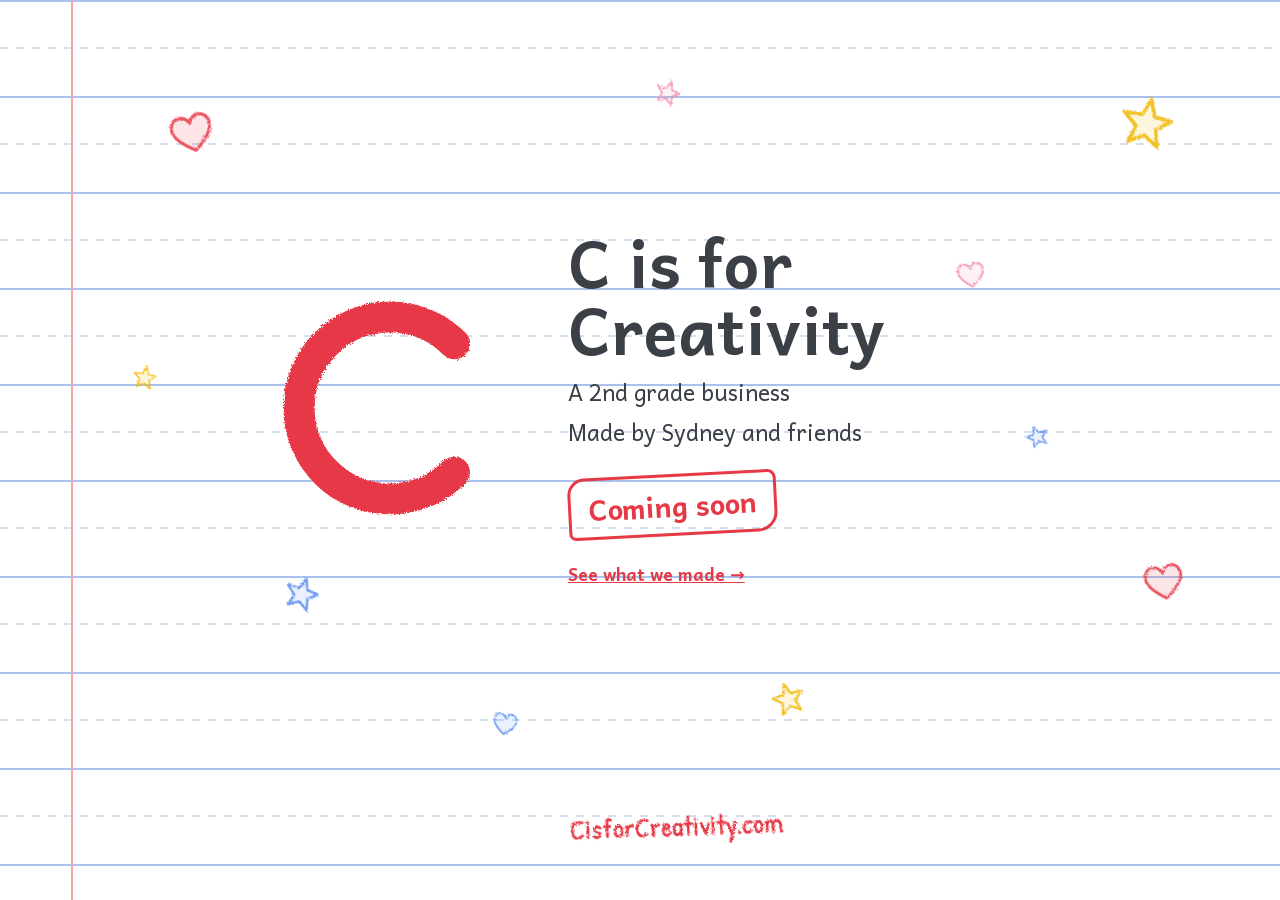
==== commit 1af1e601: "Crayon CisforCreativity.com footer and a custom link-preview card Footer on both pages in a self-hos" ====
--- a/index.html
+++ b/index.html
@@ -7,12 +7,19 @@
 <meta name="description" content="C is for Creativity, a 2nd grade business by Sydney and friends.">
 <meta property="og:title" content="C is for Creativity">
 <meta property="og:description" content="A 2nd grade business by Sydney and friends.">
-<meta property="og:image" content="https://cisforcreativity.com/images/flower.png">
+<meta property="og:url" content="https://cisforcreativity.com/">
+<meta property="og:type" content="website">
+<meta property="og:site_name" content="C is for Creativity">
+<meta property="og:image" content="https://cisforcreativity.com/images/share-card.png">
+<meta property="og:image:width" content="1200">
+<meta property="og:image:height" content="630">
+<meta property="og:image:alt" content="A red crayon letter C on notebook paper with the words C is for Creativity and CisforCreativity.com">
+<meta name="twitter:card" content="summary_large_image">
 <link rel="icon" href="data:image/svg+xml,<svg xmlns='http://www.w3.org/2000/svg' viewBox='0 0 100 100'><text y='.9em' font-size='90'>🖍️</text></svg>">
 <link rel="preload" href="fonts/andika-400-latin.woff2" as="font" type="font/woff2" crossorigin>
 <link rel="preload" href="fonts/andika-700-latin.woff2" as="font" type="font/woff2" crossorigin>
 <!-- Bump ?v= whenever styles.css changes so browsers fetch the new file. -->
-<link rel="stylesheet" href="styles.css?v=2">
+<link rel="stylesheet" href="styles.css?v=3">
 <style>
   /* Kept in the page itself so these rules always match this markup. */
   /* Hand-drawn hearts and stars behind the hero */
@@ -176,6 +183,9 @@
   html.space .stamp { color: #FF9EB1; border-color: #FF9EB1; }
   html.space .hero a { color: #FFD166; }
   html.space .doodle { fill-opacity: 0.4; }
+  html.space .site-footer a { color: #FF9EB1; }
+  /* Leave room for the footer so the home page still fits one screen. */
+  .hero { min-height: calc(100vh - 9.25rem); }
 
   @media (max-width: 640px) {
     .solar { left: 50%; top: 86%; transform: scale(0.5); }
@@ -412,7 +422,6 @@
           <ellipse cx="100" cy="30" rx="40" ry="6" fill="#f4fbff"/>
           <ellipse cx="100" cy="170" rx="44" ry="9" fill="#f4fbff"/>
           <circle cx="100" cy="100" r="70" fill="url(#earthShade)"/>
-          <ellipse cx="76" cy="70" rx="18" ry="12" fill="#ffffff" opacity="0.18"/>
         </g>
       </g>
       <path class="guide" d="M149.5 50.5 A70 70 0 1 0 149.5 149.5"/>
@@ -428,6 +437,7 @@
     </div>
   </div>
 </header>
+<footer class="site-footer"><a href="./">CisforCreativity.com</a></footer>
 
 <script>
   // Easter eggs: tap a heart to re-draw the big C in a new color,
--- a/styles.css
+++ b/styles.css
@@ -1,3 +1,12 @@
+/* Patrick Hand, self-hosted and trimmed to the letters in "CisforCreativity.com"
+   (SIL Open Font License, see fonts/OFL-PatrickHand.txt). */
+@font-face {
+  font-family: "Patrick Hand";
+  font-style: normal;
+  font-weight: 400;
+  font-display: swap;
+  src: url("fonts/patrick-hand-footer.woff2") format("woff2");
+}
 /* Andika, self-hosted (SIL Open Font License, see fonts/OFL.txt). */
 @font-face {
   font-family: "Andika";
@@ -132,6 +141,26 @@
   font-size: 1.1rem;
 }
 
+/* Footer: the site address written in red crayon on every page. */
+.site-footer {
+  position: relative;
+  z-index: 1;
+  text-align: center;
+  padding: 1.5rem 0 0.25rem;
+}
+.site-footer a {
+  display: inline-block;
+  font-family: "Patrick Hand", "Andika", cursive;
+  font-size: 1.7rem;
+  font-weight: 400;
+  color: var(--crayon);
+  text-decoration: none;
+  -webkit-text-stroke: 0.5px currentColor;
+  filter: url(#crayon);
+  transform: rotate(-2deg);
+}
+.site-footer a:hover { text-decoration: underline; text-decoration-thickness: 2px; }
+
 /* Sections */
 .section {
   max-width: 52rem;
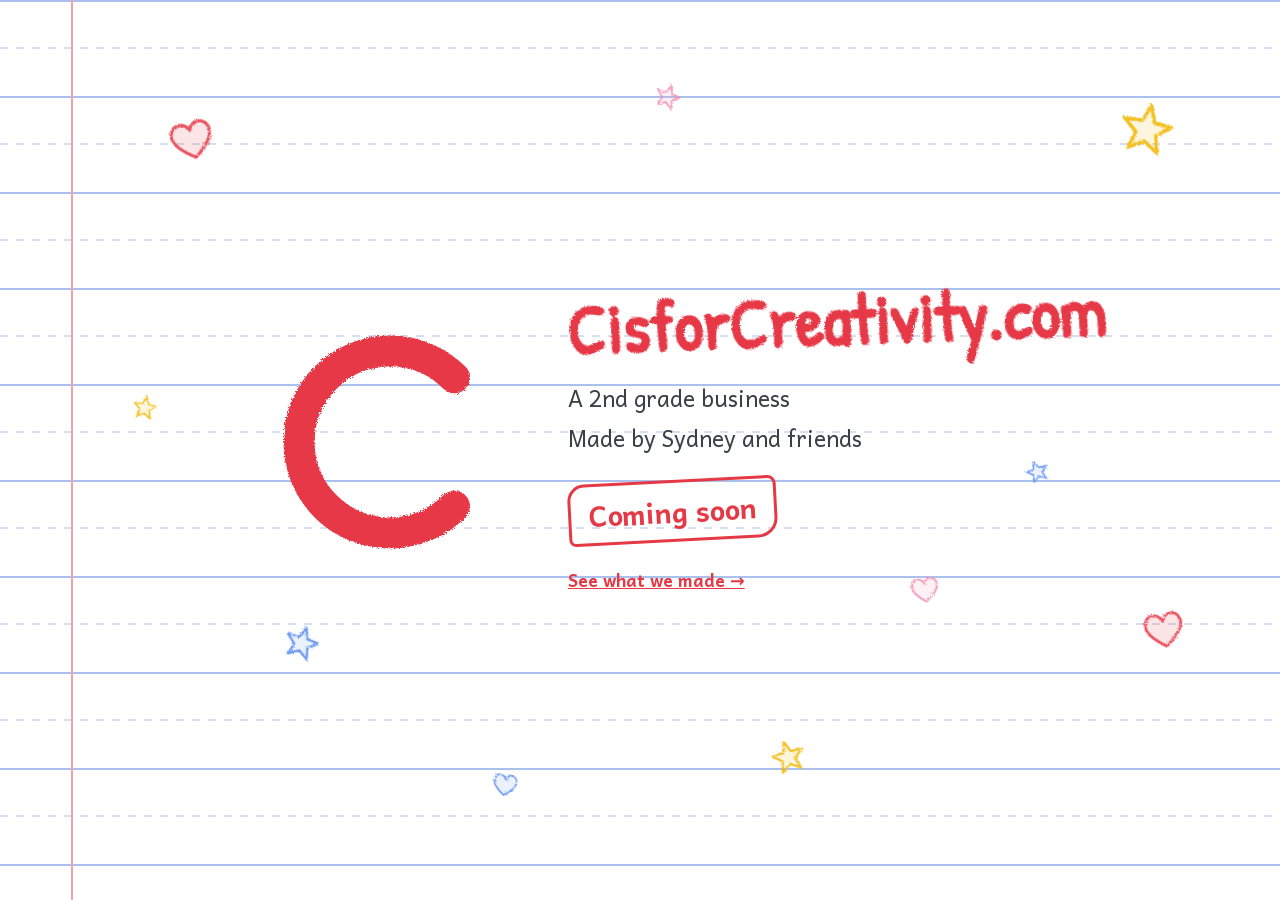
==== commit f544033a: "Home headline is the crayon CisforCreativity.com; remove footers styles.css bumped to v=4.  Co-Autho" ====
--- a/index.html
+++ b/index.html
@@ -19,9 +19,23 @@
 <link rel="preload" href="fonts/andika-400-latin.woff2" as="font" type="font/woff2" crossorigin>
 <link rel="preload" href="fonts/andika-700-latin.woff2" as="font" type="font/woff2" crossorigin>
 <!-- Bump ?v= whenever styles.css changes so browsers fetch the new file. -->
-<link rel="stylesheet" href="styles.css?v=3">
+<link rel="stylesheet" href="styles.css?v=4">
 <style>
   /* Kept in the page itself so these rules always match this markup. */
+  /* The headline is the web address, hand-written in red crayon next to the big C. */
+  .site-name {
+    font-family: "Patrick Hand", "Andika", cursive;
+    font-size: clamp(2rem, 6.2vw, 4.4rem);
+    font-weight: 400;
+    line-height: 1.1;
+    white-space: nowrap;
+    color: var(--crayon, #E63946);
+    -webkit-text-stroke: 0.04em currentColor;
+    filter: url(#crayon);
+    transform: rotate(-2deg);
+    transform-origin: left center;
+    transition: color 0.8s ease;
+  }
   /* Hand-drawn hearts and stars behind the hero */
   .hero { position: relative; }
   .hero-inner { position: relative; z-index: 1; }
@@ -183,9 +197,7 @@
   html.space .stamp { color: #FF9EB1; border-color: #FF9EB1; }
   html.space .hero a { color: #FFD166; }
   html.space .doodle { fill-opacity: 0.4; }
-  html.space .site-footer a { color: #FF9EB1; }
-  /* Leave room for the footer so the home page still fits one screen. */
-  .hero { min-height: calc(100vh - 9.25rem); }
+  html.space .site-name { color: #FF9EB1; }
 
   @media (max-width: 640px) {
     .solar { left: 50%; top: 86%; transform: scale(0.5); }
@@ -357,7 +369,7 @@
     </defs></svg>
     <svg class="doodle red heart" style="--x:6%;--y:10%;--s:52px;--r:-14deg;--d:2.2s"><use href="#heart"/></svg>
     <svg class="doodle gold star" style="--x:88%;--y:8%;--s:60px;--r:12deg;--d:2.4s"><use href="#star"/></svg>
-    <svg class="doodle pink wide heart" style="--x:74%;--y:30%;--s:34px;--r:-8deg;--d:2.6s"><use href="#heart"/></svg>
+    <svg class="doodle pink wide heart" style="--x:70%;--y:66%;--s:34px;--r:-8deg;--d:2.6s"><use href="#heart"/></svg>
     <svg class="doodle blue m-low star" style="--x:16%;--y:72%;--s:40px;--r:18deg;--d:2.8s"><use href="#star"/></svg>
     <svg class="doodle red heart" style="--x:90%;--y:70%;--s:48px;--r:-10deg;--d:3.0s"><use href="#heart"/></svg>
     <svg class="doodle pink wide star" style="--x:48%;--y:6%;--s:30px;--r:20deg;--d:3.2s"><use href="#star"/></svg>
@@ -428,7 +440,7 @@
       <path class="stroke" pathLength="100" d="M149.5 50.5 A70 70 0 1 0 149.5 149.5"/>
     </svg>
     <div>
-      <h1>C is for Creativity</h1>
+      <h1 class="site-name" aria-label="C is for Creativity, CisforCreativity.com">CisforCreativity.com</h1>
       <p class="school">A 2nd grade business</p>
       <p class="team">Made by Sydney and friends</p>
       <p class="stamp">Coming soon</p>
@@ -437,7 +449,6 @@
     </div>
   </div>
 </header>
-<footer class="site-footer"><a href="./">CisforCreativity.com</a></footer>
 
 <script>
   // Easter eggs: tap a heart to re-draw the big C in a new color,
--- a/styles.css
+++ b/styles.css
@@ -1,4 +1,5 @@
 /* Patrick Hand, self-hosted and trimmed to the letters in "CisforCreativity.com"
+   (the home page headline)
    (SIL Open Font License, see fonts/OFL-PatrickHand.txt). */
 @font-face {
   font-family: "Patrick Hand";
@@ -141,25 +142,6 @@
   font-size: 1.1rem;
 }
 
-/* Footer: the site address written in red crayon on every page. */
-.site-footer {
-  position: relative;
-  z-index: 1;
-  text-align: center;
-  padding: 1.5rem 0 0.25rem;
-}
-.site-footer a {
-  display: inline-block;
-  font-family: "Patrick Hand", "Andika", cursive;
-  font-size: 1.7rem;
-  font-weight: 400;
-  color: var(--crayon);
-  text-decoration: none;
-  -webkit-text-stroke: 0.5px currentColor;
-  filter: url(#crayon);
-  transform: rotate(-2deg);
-}
-.site-footer a:hover { text-decoration: underline; text-decoration-thickness: 2px; }
 
 /* Sections */
 .section {
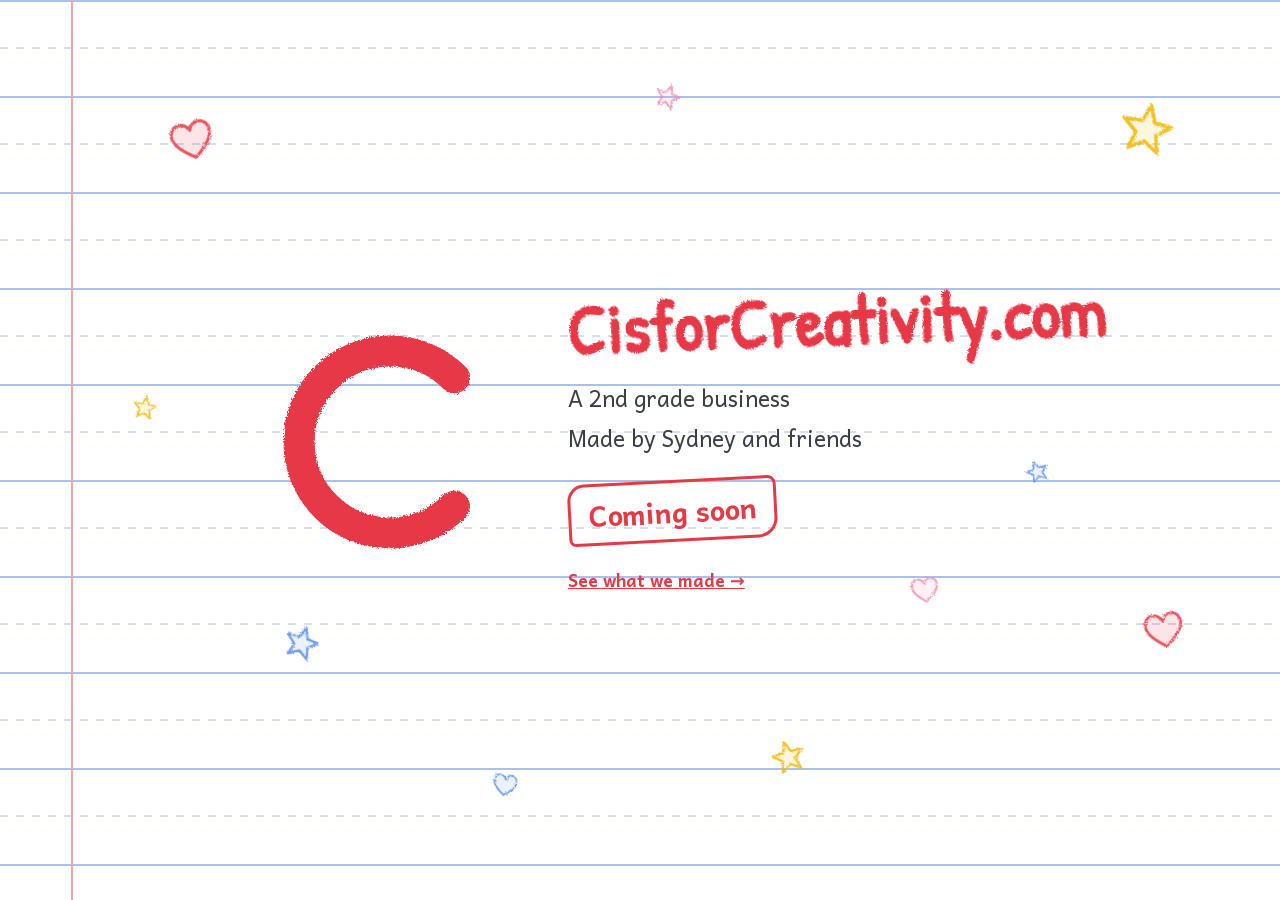
==== commit 9380d4ac: "Crayon handwriting (Patrick Hand) is now the default heading style Full Latin Patrick Hand replaces " ====
--- a/index.html
+++ b/index.html
@@ -19,19 +19,13 @@
 <link rel="preload" href="fonts/andika-400-latin.woff2" as="font" type="font/woff2" crossorigin>
 <link rel="preload" href="fonts/andika-700-latin.woff2" as="font" type="font/woff2" crossorigin>
 <!-- Bump ?v= whenever styles.css changes so browsers fetch the new file. -->
-<link rel="stylesheet" href="styles.css?v=4">
+<link rel="stylesheet" href="styles.css?v=5">
 <style>
   /* Kept in the page itself so these rules always match this markup. */
-  /* The headline is the web address, hand-written in red crayon next to the big C. */
+  /* The headline is the web address (crayon heading style from styles.css), next to the big C. */
   .site-name {
-    font-family: "Patrick Hand", "Andika", cursive;
     font-size: clamp(2rem, 6.2vw, 4.4rem);
-    font-weight: 400;
-    line-height: 1.1;
     white-space: nowrap;
-    color: var(--crayon, #E63946);
-    -webkit-text-stroke: 0.04em currentColor;
-    filter: url(#crayon);
     transform: rotate(-2deg);
     transform-origin: left center;
     transition: color 0.8s ease;
--- a/styles.css
+++ b/styles.css
@@ -1,12 +1,11 @@
-/* Patrick Hand, self-hosted and trimmed to the letters in "CisforCreativity.com"
-   (the home page headline)
+/* Patrick Hand, self-hosted: the crayon handwriting used for all headings
    (SIL Open Font License, see fonts/OFL-PatrickHand.txt). */
 @font-face {
   font-family: "Patrick Hand";
   font-style: normal;
   font-weight: 400;
   font-display: swap;
-  src: url("fonts/patrick-hand-footer.woff2") format("woff2");
+  src: url("fonts/patrick-hand-latin.woff2") format("woff2");
 }
 /* Andika, self-hosted (SIL Open Font License, see fonts/OFL.txt). */
 @font-face {
@@ -106,14 +105,21 @@
   filter: url(#crayon);
 }
 @keyframes trace { to { stroke-dashoffset: 0; } }
+/* Headings are hand-written in red crayon (needs the #crayon SVG filter on the page). */
+h1, h2 {
+  font-family: "Patrick Hand", "Andika", cursive;
+  font-weight: 400;
+  color: var(--crayon);
+  -webkit-text-stroke: 0.04em currentColor;
+  filter: url(#crayon);
+}
 h1 {
-  font-size: clamp(2.25rem, 6vw, 4rem);
-  font-weight: 700;
-  line-height: 1.05;
+  font-size: clamp(2.6rem, 7vw, 4.4rem);
+  line-height: 1.1;
   margin: 0 0 0.75rem;
 }
 h2 {
-  font-size: clamp(1.75rem, 4vw, 2.5rem);
+  font-size: clamp(2rem, 5vw, 3rem);
   line-height: 1.1;
   margin: 0 0 1.5rem;
 }
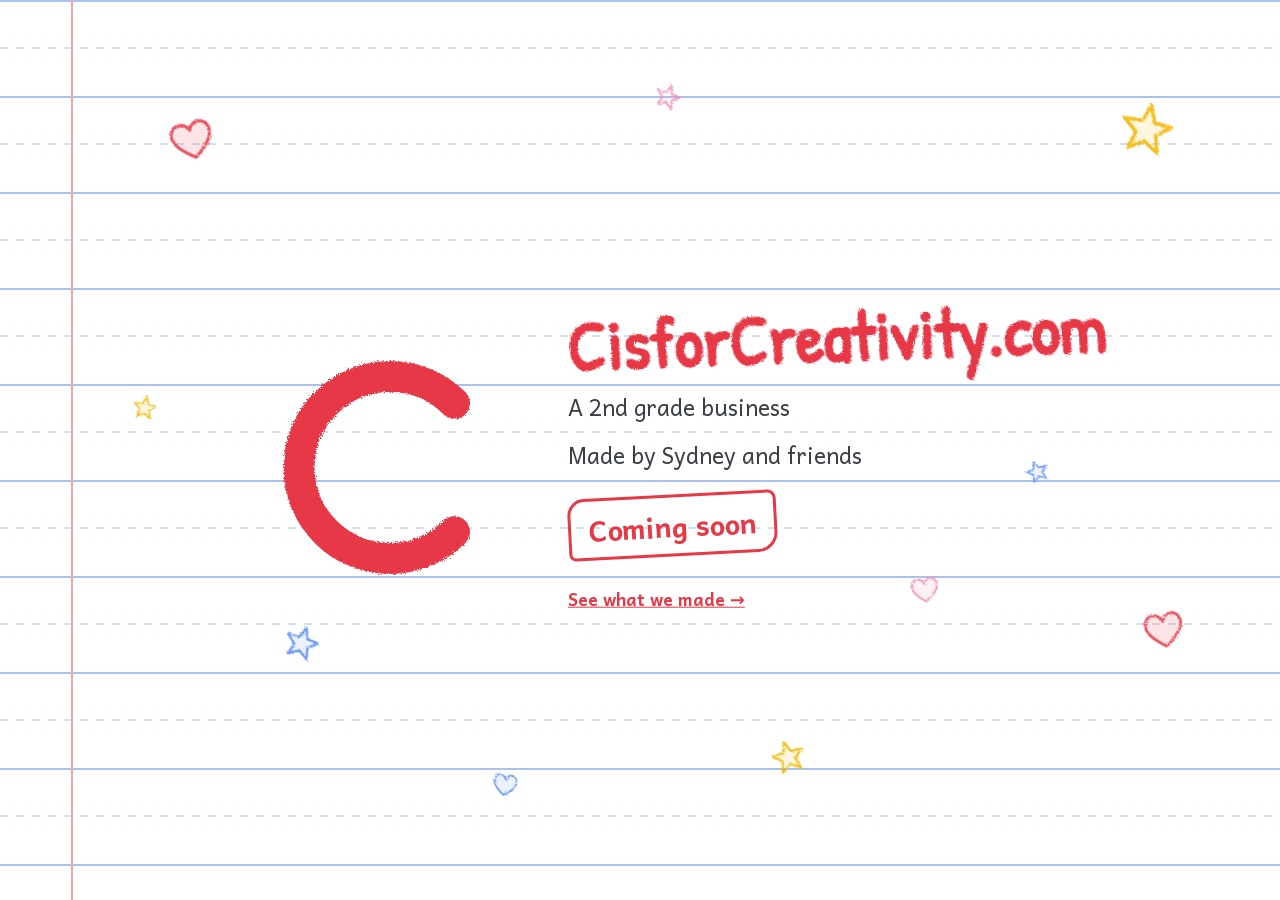
==== commit b59cef8a: "Line text up with the notebook paper snap.js centers regular text lines between a dotted and a solid" ====
--- a/index.html
+++ b/index.html
@@ -16,15 +16,17 @@
 <meta property="og:image:alt" content="A red crayon letter C on notebook paper with the words C is for Creativity and CisforCreativity.com">
 <meta name="twitter:card" content="summary_large_image">
 <link rel="icon" href="data:image/svg+xml,<svg xmlns='http://www.w3.org/2000/svg' viewBox='0 0 100 100'><text y='.9em' font-size='90'>🖍️</text></svg>">
+<link rel="preload" href="fonts/patrick-hand-latin.woff2" as="font" type="font/woff2" crossorigin>
 <link rel="preload" href="fonts/andika-400-latin.woff2" as="font" type="font/woff2" crossorigin>
 <link rel="preload" href="fonts/andika-700-latin.woff2" as="font" type="font/woff2" crossorigin>
 <!-- Bump ?v= whenever styles.css changes so browsers fetch the new file. -->
-<link rel="stylesheet" href="styles.css?v=5">
+<link rel="stylesheet" href="styles.css?v=7">
 <style>
   /* Kept in the page itself so these rules always match this markup. */
   /* The headline is the web address (crayon heading style from styles.css), next to the big C. */
   .site-name {
     font-size: clamp(2rem, 6.2vw, 4.4rem);
+    -webkit-text-stroke: 0.04em currentColor;
     white-space: nowrap;
     transform: rotate(-2deg);
     transform-origin: left center;
@@ -192,6 +194,11 @@
   html.space .hero a { color: #FFD166; }
   html.space .doodle { fill-opacity: 0.4; }
   html.space .site-name { color: #FF9EB1; }
+  /* Regular text lines are one half-space (48px) apart so each sits between a
+     dotted line and a solid line (see snap.js). */
+  .tagline p { margin: 0; line-height: 48px; }
+  .scroll-hint { line-height: 48px; }
+  .tagline { margin-bottom: 1rem; }
 
   @media (max-width: 640px) {
     .solar { left: 50%; top: 86%; transform: scale(0.5); }
@@ -372,7 +379,7 @@
     <svg class="doodle gold wide star" style="--x:3%;--y:44%;--s:28px;--r:10deg;--d:3.8s"><use href="#star"/></svg>
     <svg class="doodle blue wide star" style="--x:80%;--y:52%;--s:26px;--r:-20deg;--d:4.0s"><use href="#star"/></svg>
   </div>
-  <div class="hero-inner">
+  <div class="hero-inner" data-snap-root>
     <svg class="letter" viewBox="0 0 200 200" role="img" aria-label="A crayon letter C">
       <defs>
         <filter id="crayon">
@@ -434,12 +441,14 @@
       <path class="stroke" pathLength="100" d="M149.5 50.5 A70 70 0 1 0 149.5 149.5"/>
     </svg>
     <div>
-      <h1 class="site-name" aria-label="C is for Creativity, CisforCreativity.com">CisforCreativity.com</h1>
-      <p class="school">A 2nd grade business</p>
-      <p class="team">Made by Sydney and friends</p>
-      <p class="stamp">Coming soon</p>
+      <h1 class="site-name" data-snap="span" aria-label="C is for Creativity, CisforCreativity.com">CisforCreativity.com</h1>
+      <div class="tagline" data-snap>
+        <p class="school">A 2nd grade business</p>
+        <p class="team">Made by Sydney and friends</p>
+      </div>
+      <p class="stamp" data-snap="span">Coming soon</p>
       <br>
-      <a class="scroll-hint" href="gallery.html">See what we made &rarr;</a>
+      <a class="scroll-hint" data-snap data-snap-free href="gallery.html">See what we made &rarr;</a>
     </div>
   </div>
 </header>
@@ -536,5 +545,6 @@
     });
   })();
 </script>
+<script src="snap.js?v=9"></script>
 </body>
 </html>
--- a/styles.css
+++ b/styles.css
@@ -110,13 +110,16 @@
   font-family: "Patrick Hand", "Andika", cursive;
   font-weight: 400;
   color: var(--crayon);
-  -webkit-text-stroke: 0.04em currentColor;
+  -webkit-text-stroke: 0.012em currentColor;
   filter: url(#crayon);
 }
 h1 {
   font-size: clamp(2.6rem, 7vw, 4.4rem);
   line-height: 1.1;
   margin: 0 0 0.75rem;
+  /* Big headings tilt a little, like they were written by hand. */
+  transform: rotate(-2deg);
+  transform-origin: left center;
 }
 h2 {
   font-size: clamp(2rem, 5vw, 3rem);
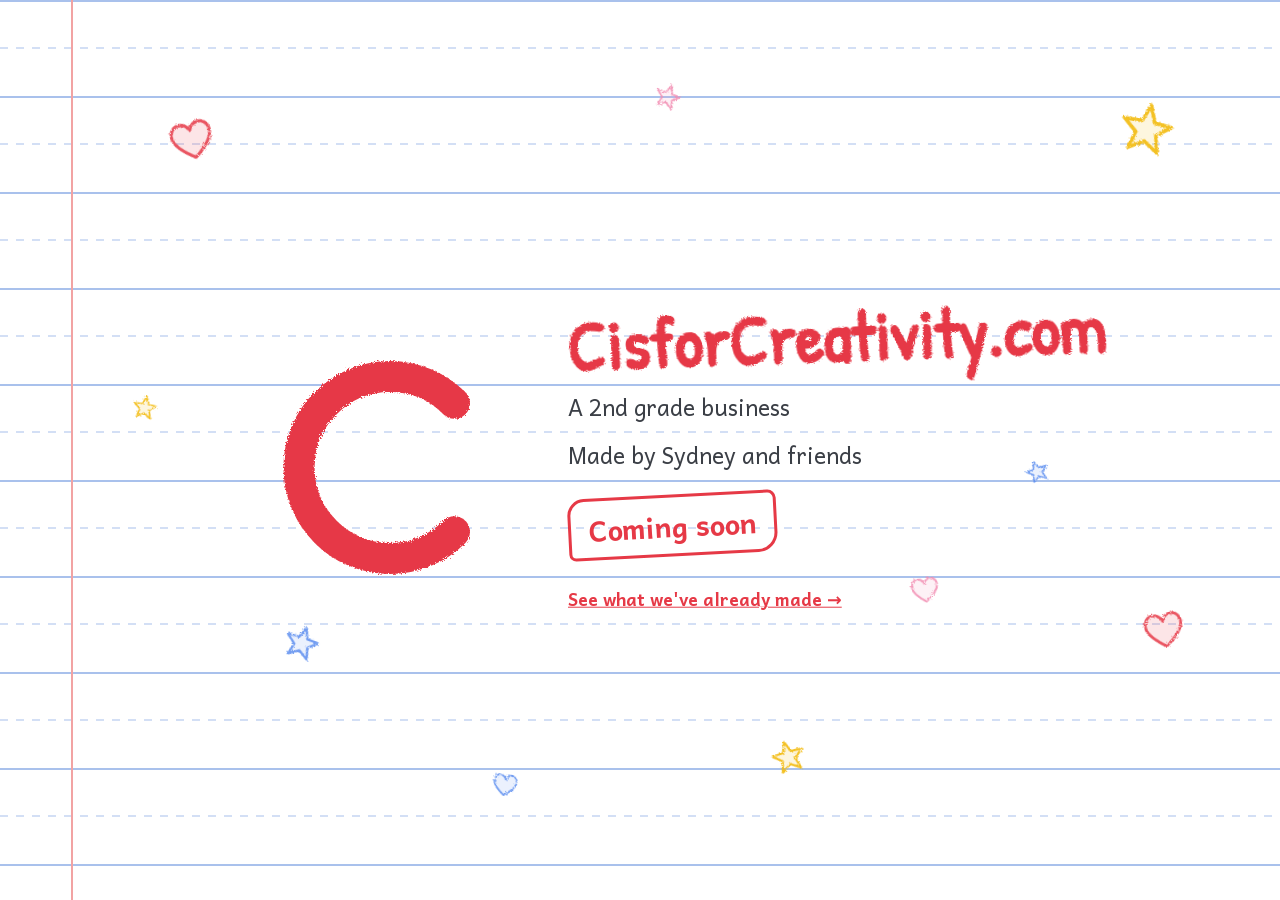
==== commit 6e7918ec: "Compact gallery, bigger heading; See what we've already made Gallery: Home in the first space, large" ====
--- a/index.html
+++ b/index.html
@@ -448,7 +448,7 @@
       </div>
       <p class="stamp" data-snap="span">Coming soon</p>
       <br>
-      <a class="scroll-hint" data-snap data-snap-free href="gallery.html">See what we made &rarr;</a>
+      <a class="scroll-hint" data-snap data-snap-free href="gallery.html">See what we've already made &rarr;</a>
     </div>
   </div>
 </header>
